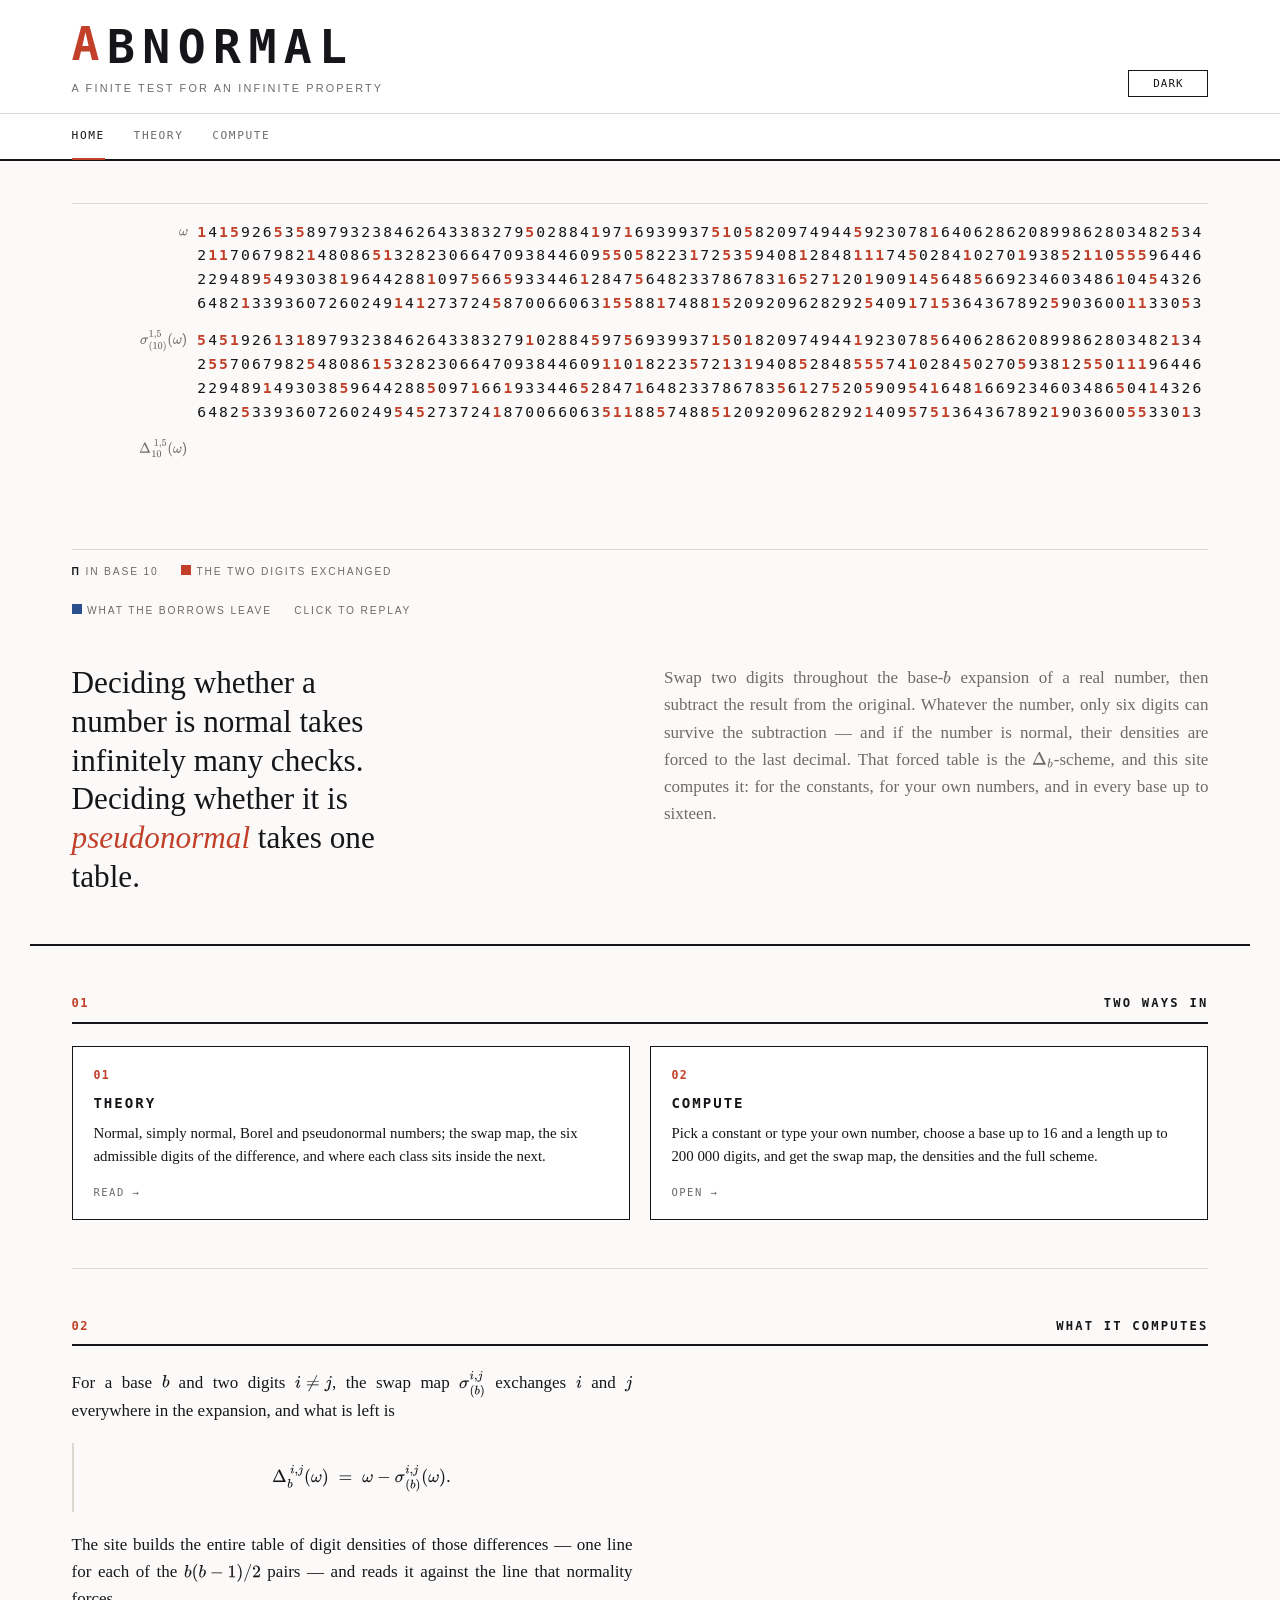
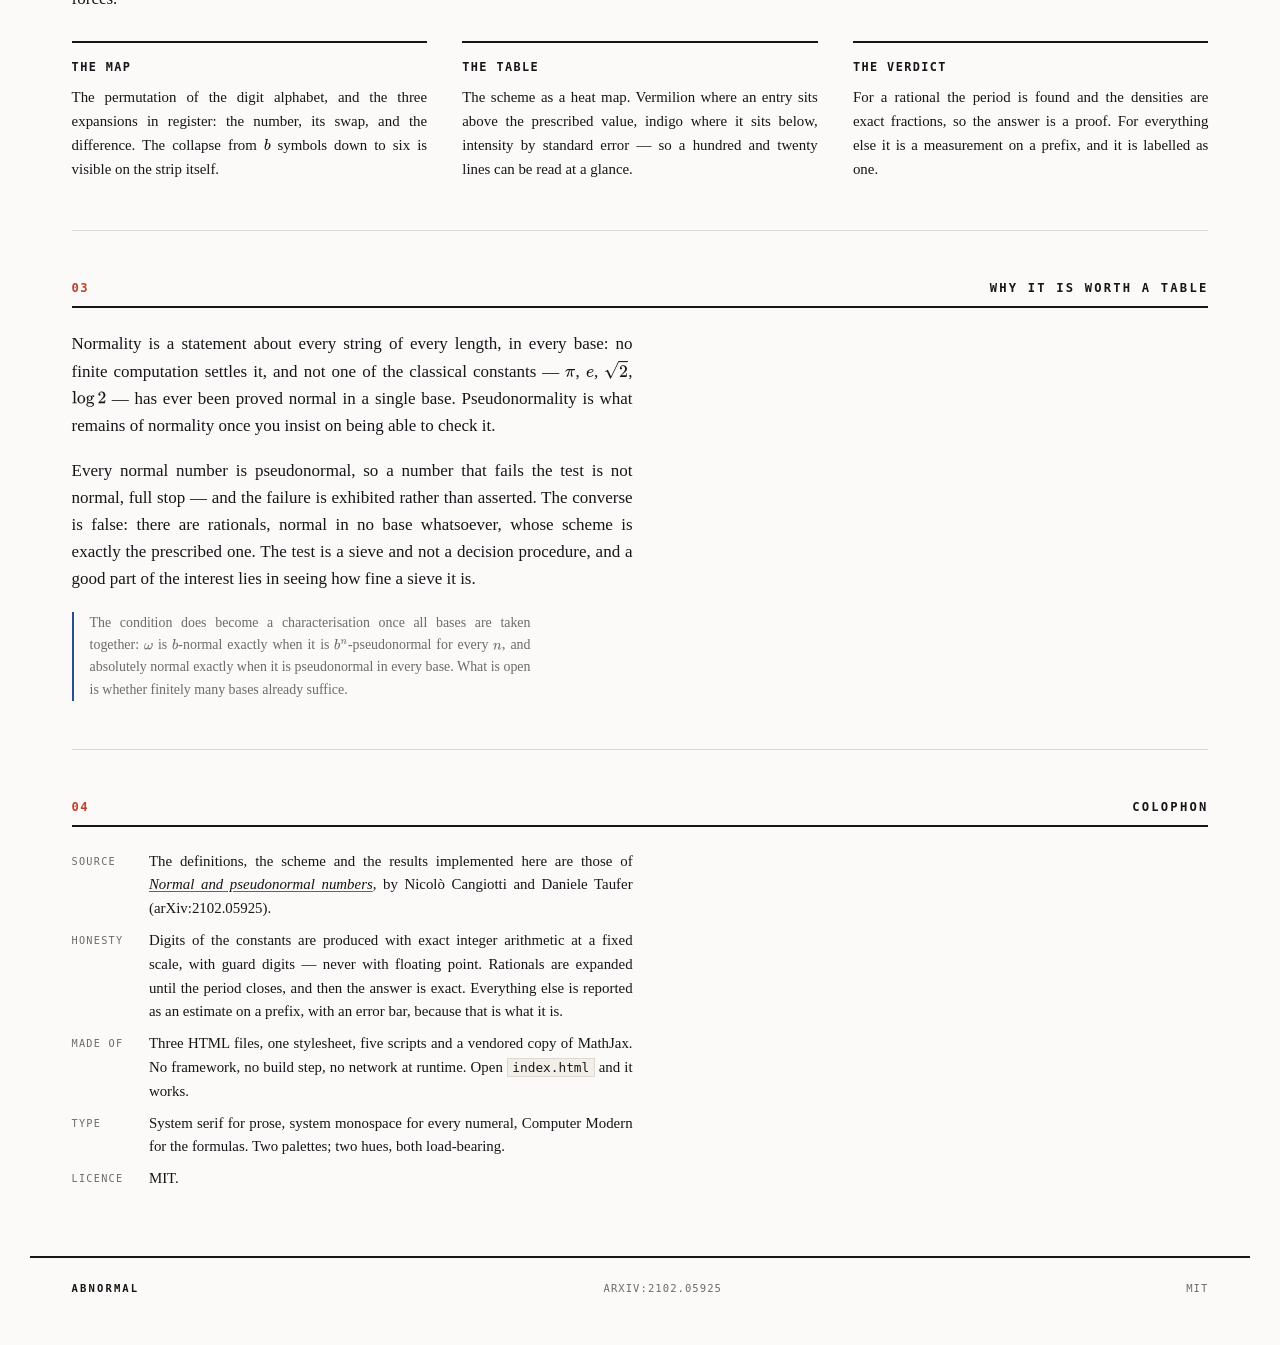
==== index.html @ 96e655c1 "ABNORMAL: pseudonormality calculator" ====
<!doctype html>
<html lang="en" data-theme="light">
<head>
<meta charset="utf-8">
<meta name="viewport" content="width=device-width, initial-scale=1">
<title>ABNORMAL — a finite test for an infinite property</title>
<meta name="description" content="Compute the Δ_b-scheme of a real number in any base up to 16 and test it for pseudonormality: a finitely checkable necessary condition for normality.">
<link rel="icon" href="data:image/svg+xml;utf8,<svg xmlns='http://www.w3.org/2000/svg' viewBox='0 0 64 64'><rect width='64' height='64' fill='%2316161a'/><path d='M32 13 L52 51 H12 Z' fill='none' stroke='%23c2402a' stroke-width='4' stroke-linejoin='round'/><circle cx='24' cy='42' r='3.6' fill='%23fbfaf8'/><circle cx='40' cy='42' r='3.6' fill='%23fbfaf8'/></svg>">
<link rel="stylesheet" href="assets/css/abnormal.css">
<script>document.documentElement.dataset.theme = (function(){try{return localStorage.getItem('abnormal-theme')||'light'}catch(e){return 'light'}})();</script>
<script>
  window.MathJax = {
    tex: { inlineMath: [['\\(', '\\)']], displayMath: [['\\[', '\\]']] },
    svg: { fontCache: 'global' },
    options: { menuOptions: { settings: { inTabOrder: false } } },
  };
</script>
</head>
<body class="page-home">

<header class="masthead">
  <div class="masthead-inner">
    <div class="brand">
      <h1 class="wordmark" data-mark="0">ABNORMAL</h1>
      <p class="expand">a finite test for an infinite property</p>
    </div>
    <div class="toggles">
      <button id="themeBtn" class="toggle" type="button">dark</button>
    </div>
  </div>
  <nav class="nav">
    <div class="nav-inner">
      <a href="index.html">Home</a>
      <a href="theory.html">Theory</a>
      <a href="compute.html">Compute</a>
    </div>
  </nav>
</header>

<section class="hero">
  <div id="hero"></div>
  <p class="hero-caption">
    <span><b>π</b> in base 10</span>
    <span><span class="key hot"></span>the two digits exchanged</span>
    <span><span class="key cool"></span>what the borrows leave</span>
    <span class="dim">click to replay</span>
  </p>
</section>

<div class="lede">
  <p class="lede-1">Deciding whether a number is normal takes infinitely many checks. Deciding whether it is <em>pseudonormal</em> takes one table.</p>
  <p class="lede-2">Swap two digits throughout the base-\(b\) expansion of a real number, then subtract the result from the original. Whatever the number, only six digits can survive the subtraction — and if the number is normal, their densities are forced to the last decimal. That forced table is the \(\Delta_b\)-scheme, and this site computes it: for the constants, for your own numbers, and in every base up to sixteen.</p>
</div>

<main>

  <section class="block">
    <h2 data-n="01">Two ways in</h2>
    <div class="doors">
      <a class="door" href="theory.html">
        <span class="door-num">01</span>
        <h2>Theory</h2>
        <p>Normal, simply normal, Borel and pseudonormal numbers; the swap map, the six admissible digits of the difference, and where each class sits inside the next.</p>
        <span class="door-go">Read →</span>
      </a>
      <a class="door" href="compute.html">
        <span class="door-num">02</span>
        <h2>Compute</h2>
        <p>Pick a constant or type your own number, choose a base up to 16 and a length up to 200 000 digits, and get the swap map, the densities and the full scheme.</p>
        <span class="door-go">Open →</span>
      </a>
    </div>
  </section>

  <section class="block">
    <h2 data-n="02">What it computes</h2>
    <p class="lead">For a base \(b\) and two digits \(i \neq j\), the swap map \(\sigma^{i,j}_{(b)}\) exchanges \(i\) and \(j\) everywhere in the expansion, and what is left is</p>
    <div class="eqbox">\[ \Delta_b^{\,i,j}(\omega) \;=\; \omega - \sigma^{i,j}_{(b)}(\omega). \]</div>
    <p>The site builds the entire table of digit densities of those differences — one line for each of the \(b(b-1)/2\) pairs — and reads it against the line that normality forces.</p>
    <div class="triptych">
      <article>
        <h3>The map</h3>
        <p>The permutation of the digit alphabet, and the three expansions in register: the number, its swap, and the difference. The collapse from \(b\) symbols down to six is visible on the strip itself.</p>
      </article>
      <article>
        <h3>The table</h3>
        <p>The scheme as a heat map. Vermilion where an entry sits above the prescribed value, indigo where it sits below, intensity by standard error — so a hundred and twenty lines can be read at a glance.</p>
      </article>
      <article>
        <h3>The verdict</h3>
        <p>For a rational the period is found and the densities are exact fractions, so the answer is a proof. For everything else it is a measurement on a prefix, and it is labelled as one.</p>
      </article>
    </div>
  </section>

  <section class="block">
    <h2 data-n="03">Why it is worth a table</h2>
    <p class="lead">Normality is a statement about every string of every length, in every base: no finite computation settles it, and not one of the classical constants — \(\pi\), \(e\), \(\sqrt{2}\), \(\log 2\) — has ever been proved normal in a single base. Pseudonormality is what remains of normality once you insist on being able to check it.</p>
    <p>Every normal number is pseudonormal, so a number that fails the test is not normal, full stop — and the failure is exhibited rather than asserted. The converse is false: there are rationals, normal in no base whatsoever, whose scheme is exactly the prescribed one. The test is a sieve and not a decision procedure, and a good part of the interest lies in seeing how fine a sieve it is.</p>
    <p class="aside">The condition does become a characterisation once all bases are taken together: \(\omega\) is \(b\)-normal exactly when it is \(b^{n}\)-pseudonormal for every \(n\), and absolutely normal exactly when it is pseudonormal in every base. What is open is whether finitely many bases already suffice.</p>
  </section>

  <section class="block" id="colophon">
    <h2 data-n="04">Colophon</h2>
    <dl class="colophon">
      <dt>Source</dt>
      <dd>The definitions, the scheme and the results implemented here are those of <a href="https://arxiv.org/abs/2102.05925"><em>Normal and pseudonormal numbers</em></a>, by Nicolò Cangiotti and Daniele Taufer (arXiv:2102.05925).</dd>
      <dt>Honesty</dt>
      <dd>Digits of the constants are produced with exact integer arithmetic at a fixed scale, with guard digits — never with floating point. Rationals are expanded until the period closes, and then the answer is exact. Everything else is reported as an estimate on a prefix, with an error bar, because that is what it is.</dd>
      <dt>Made of</dt>
      <dd>Three HTML files, one stylesheet, five scripts and a vendored copy of MathJax. No framework, no build step, no network at runtime. Open <code>index.html</code> and it works.</dd>
      <dt>Type</dt>
      <dd>System serif for prose, system monospace for every numeral, Computer Modern for the formulas. Two palettes; two hues, both load-bearing.</dd>
      <dt>Licence</dt>
      <dd>MIT.</dd>
    </dl>
  </section>

</main>

<footer>
  <span class="fmark">ABNORMAL</span>
  <span><a href="https://arxiv.org/abs/2102.05925">arXiv:2102.05925</a></span>
  <span>MIT</span>
</footer>

<script src="assets/js/shell.js"></script>
<script id="MathJax-script" src="assets/vendor/tex-svg.js"></script>
<script src="assets/js/hero.js"></script>
<script>
  PAGE.onTheme = () => initHero(document.getElementById('hero'));
  document.addEventListener('DOMContentLoaded', () => {
    bootShell();
    initHero(document.getElementById('hero'));
    let rt;
    window.addEventListener('resize', () => {
      clearTimeout(rt);
      rt = setTimeout(() => initHero(document.getElementById('hero')), 200);
    });
  });
</script>
</body>
</html>
---- assets/css/abnormal.css ----
/* ABNORMAL — a numerical laboratory sheet.

   The page is built around numerals rather than around prose: tabular figures,
   ruled grids, section numbers set in the margin, and data that is meant to be
   read across a row. Prose is justified and hyphenated, the way a printed
   mathematics paper is, and the formulas are set by MathJax in Computer Modern
   so they match the paper the site implements.

   Colour carries exactly one meaning and never decorates:

       vermilion   the measured value sits ABOVE the prescribed one
       indigo      the measured value sits BELOW the prescribed one

   Intensity tracks how far above or below, in standard errors. Because a
   dichromat cannot be asked to tell warm from cool, every statement colour
   makes is repeated in a second channel — a caret, a rule weight, a bold face.
   Nothing on this site is legible only in colour.

   Two palettes, light and dark, and nothing is fetched at runtime. */

:root[data-theme='light'] {
  --paper:  #fbfaf8;
  --sheet:  #ffffff;
  --ink:    #16161a;
  --mid:    #6d6b66;
  --faint:  #9b9892;
  --hair:   #ddd9d2;
  --rule:   #16161a;
  --wash:   #f2efe9;
  --hot:    #c2402a;
  --cool:   #29508c;
  --hot-ink:  #a5341f;
  --cool-ink: #1f3f74;
}

:root[data-theme='dark'] {
  --paper:  #101115;
  --sheet:  #16171c;
  --ink:    #e9e7e2;
  --mid:    #918e88;
  --faint:  #6a6862;
  --hair:   #2b2c33;
  --rule:   #e9e7e2;
  --wash:   #1b1c22;
  --hot:    #e2694a;
  --cool:   #7ba0dd;
  --hot-ink:  #f08d70;
  --cool-ink: #9db9e8;
}

:root {
  --serif: 'Iowan Old Style', 'Palatino Linotype', Palatino, 'Book Antiqua', Georgia, serif;
  --sans: 'Helvetica Neue', Helvetica, Arial, system-ui, sans-serif;
  --mono: ui-monospace, 'Cascadia Mono', 'SF Mono', 'DejaVu Sans Mono', Menlo, Consolas, monospace;
  --measure: 66ch;
  --gutter: clamp(1rem, 3.5vw, 2.6rem);
  --frame: 1220px;
}

* { box-sizing: border-box; }
html { -webkit-text-size-adjust: 100%; }
/* several blocks below are grids, and a bare display:grid would defeat the
   hidden attribute the calculator toggles panels with */
[hidden] { display: none !important; }

body {
  margin: 0;
  background: var(--paper);
  color: var(--ink);
  font: 17px/1.6 var(--serif);
  -webkit-font-smoothing: antialiased;
  font-variant-numeric: tabular-nums;
  /* a thirty-two digit period quoted in a sentence is one unbreakable word,
     and on a narrow screen it would otherwise widen the whole page */
  overflow-wrap: break-word;
}

::selection { background: var(--ink); color: var(--paper); }

/* ---------- masthead ---------- */

.masthead {
  border-bottom: 2px solid var(--rule);
  background: var(--sheet);
}
.masthead-inner {
  max-width: var(--frame);
  margin: 0 auto;
  padding: 1.5rem var(--gutter) 1rem;
  display: flex;
  align-items: flex-end;
  justify-content: space-between;
  gap: 1.4rem;
  flex-wrap: wrap;
}
.wordmark a { color: inherit; text-decoration: none; }
.wordmark {
  font-family: var(--mono);
  font-size: clamp(1.5rem, 6vw, 2.9rem);
  font-weight: 600;
  letter-spacing: 0.16em;
  line-height: 1;
  margin: 0;
}
.wordmark .ltr {
  display: inline-block;
  color: inherit;
  transition: color 160ms linear, transform 160ms ease;
}
/* One letter per page is set in vermilion — the site's own index of where you
   are, costing no extra ink and no extra widget. On load the colour rolls
   through the word like an odometer wheel and settles on that letter. */
.wordmark .ltr.neg { color: var(--hot); transform: translateY(-0.06em); }
@media (prefers-reduced-motion: reduce) {
  .wordmark .ltr { transition: none; transform: none; }
  .wordmark .ltr.neg { transform: none; }
}
.expand {
  font-family: var(--sans);
  font-size: clamp(0.56rem, 1.3vw, 0.68rem);
  letter-spacing: 0.2em;
  text-transform: uppercase;
  color: var(--mid);
  margin: 0.6rem 0 0;
}

.toggles { display: flex; gap: 0.5rem; }
.toggle {
  font-family: var(--mono);
  font-size: 0.68rem;
  letter-spacing: 0.1em;
  text-transform: uppercase;
  background: transparent;
  color: var(--ink);
  border: 1px solid var(--ink);
  padding: 0.4rem 0.8rem;
  cursor: pointer;
  min-width: 5rem;
}
.toggle:hover { background: var(--ink); color: var(--paper); }

.nav { border-top: 1px solid var(--hair); background: var(--sheet); }
.nav-inner {
  max-width: var(--frame);
  margin: 0 auto;
  padding: 0 var(--gutter);
  display: flex;
  gap: 1.8rem;
  flex-wrap: wrap;
}
.nav a {
  font-family: var(--mono);
  font-size: 0.7rem;
  letter-spacing: 0.14em;
  text-transform: uppercase;
  color: var(--mid);
  text-decoration: none;
  padding: 0.8rem 0;
  border-bottom: 2px solid transparent;
  margin-bottom: -1px;
}
.nav a:hover { color: var(--ink); }
.nav a.active { color: var(--ink); border-bottom-color: var(--hot); }

/* ---------- hero ---------- */

.hero {
  max-width: var(--frame);
  margin: 0 auto;
  padding: clamp(1.4rem, 4vw, 2.6rem) var(--gutter) 0;
}

.hero-rows {
  border-top: 1px solid var(--hair);
  border-bottom: 1px solid var(--hair);
  padding: 1rem 0;
  display: flex;
  flex-direction: column;
  gap: 0.85rem;
  cursor: pointer;
}
.hrow { display: grid; grid-template-columns: var(--labelw, 116px) 1fr; align-items: start; gap: 0.6rem; }
.hlabel {
  font-size: 0.86rem;
  color: var(--mid);
  text-align: right;
  padding-top: 0.1em;
  line-height: 1.5;
}
.hlabel mjx-container { margin: 0 !important; }
.hdigits {
  font-family: var(--mono);
  font-size: clamp(0.62rem, 1.5vw, 0.92rem);
  line-height: 1.62;
  letter-spacing: 0.14em;
  word-break: break-all;
  color: var(--ink);
}
/* Every digit is its own element so the arrival can be staggered and the two
   swapped symbols can be picked out and moved. Opacity and transform only:
   both are compositor properties, so six hundred of them cost nothing. */
.hdigits b {
  display: inline-block;
  font-weight: 400;
  opacity: 0;
  transform: translateY(0.3em);
  transition: opacity 260ms ease, transform 260ms ease, color 260ms ease;
}
.hdigits b.in { opacity: 1; transform: none; }
.hdigits b.sw { color: var(--hot); font-weight: 700; }
.hdigits b.hi { color: var(--cool); font-weight: 700; }
.hdigits b.lo { color: var(--faint); }
/* the lift-and-land of a swapped digit */
.hdigits b.moved { animation: swaplift 620ms cubic-bezier(.4, 0, .2, 1) both; }
@keyframes swaplift {
  0%   { transform: translateY(0); }
  38%  { transform: translateY(-0.55em) scale(1.18); }
  100% { transform: translateY(0) scale(1); }
}

.hero-caption {
  font-family: var(--sans);
  font-size: 0.64rem;
  letter-spacing: 0.18em;
  text-transform: uppercase;
  color: var(--mid);
  margin: 0.9rem 0 0;
  display: flex;
  gap: 1.4rem;
  flex-wrap: wrap;
}
.hero-caption b { color: var(--ink); font-weight: 700; }
.hero-caption .key { display: inline-block; width: 0.62rem; height: 0.62rem; margin-right: 0.35rem; }
.hero-caption .key.hot { background: var(--hot); }
.hero-caption .key.cool { background: var(--cool); }

@media (max-width: 560px) {
  .hrow { grid-template-columns: 1fr; gap: 0.1rem; }
  .hlabel { text-align: left; }
}

@media (prefers-reduced-motion: reduce) {
  .hdigits b { transition: none; opacity: 1; transform: none; }
  .hdigits b.moved { animation: none; }
  .hero-rows { cursor: default; }
}

.lede {
  max-width: var(--frame);
  margin: 0 auto;
  padding: clamp(1.6rem, 5vw, 2.8rem) var(--gutter) clamp(1.8rem, 5vw, 3rem);
  border-bottom: 2px solid var(--rule);
  display: grid;
  grid-template-columns: repeat(auto-fit, minmax(min(300px, 100%), 1fr));
  gap: 1.4rem 3rem;
  align-items: start;
}
.lede-1 {
  font-size: clamp(1.3rem, 2.9vw, 1.95rem);
  line-height: 1.24;
  margin: 0;
  max-width: 22ch;
  font-weight: 400;
  text-align: left;
}
.lede-1 em { font-style: italic; color: var(--hot); }
.lede-2 { color: var(--mid); margin: 0; max-width: var(--measure); }

/* ---------- blocks ---------- */

main {
  max-width: var(--frame);
  margin: 0 auto;
  padding: 0 var(--gutter);
}

.block { padding: clamp(2rem, 5vw, 3rem) 0; border-bottom: 1px solid var(--hair); }
.block:last-child { border-bottom: 0; }

.block > h2 {
  font-family: var(--mono);
  font-size: 0.76rem;
  font-weight: 700;
  letter-spacing: 0.18em;
  text-transform: uppercase;
  margin: 0 0 1.4rem;
  padding-bottom: 0.5rem;
  border-bottom: 2px solid var(--rule);
  display: flex;
  justify-content: space-between;
  align-items: baseline;
  gap: 1rem;
  flex-wrap: wrap;
}
/* the section number, set in the margin like a paragraph mark */
.block > h2::before {
  content: attr(data-n) ' ';
  color: var(--hot);
  font-weight: 700;
  letter-spacing: 0.1em;
}
.tag { font-weight: 400; letter-spacing: 0.1em; color: var(--mid); text-transform: none; }
.tag b { color: var(--ink); font-weight: 700; }

h3 {
  font-family: var(--mono);
  font-size: 0.74rem;
  font-weight: 700;
  letter-spacing: 0.12em;
  text-transform: uppercase;
  margin: 1.9rem 0 0.6rem;
}

p, .lead, ul.plain li {
  max-width: var(--measure);
  text-align: justify;
  hyphens: auto;
  -webkit-hyphens: auto;
}
.lead { margin: 0 0 1.1rem; }
.help {
  color: var(--mid);
  font-size: 0.87rem;
  max-width: var(--measure);
  margin: 0.9rem 0 0;
  text-align: justify;
  hyphens: auto;
}
.aside {
  color: var(--mid);
  font-size: 0.87rem;
  border-left: 2px solid var(--cool);
  padding-left: 1rem;
  margin: 1.2rem 0 0;
  max-width: var(--measure);
}
.dim { color: var(--mid); }
a { color: inherit; text-decoration-color: var(--hot); text-decoration-thickness: 1px; text-underline-offset: 2px; }
a:hover { color: var(--hot); }

code, .mono {
  font-family: var(--mono);
  font-size: 0.86em;
  font-variant-numeric: tabular-nums;
}
code {
  background: var(--wash);
  padding: 0.08em 0.34em;
  border: 1px solid var(--hair);
}

ul.plain { padding-left: 1.2rem; }
ul.plain li { margin: 0.35rem 0; }

/* ---------- formulas ---------- */

/* MathJax draws in currentColor, so the display inherits the palette and needs
   nothing but room to breathe and a way out when a line is too wide. */
mjx-container[display='true'] { margin: 1.15rem 0 !important; }
mjx-container { overflow-x: auto; overflow-y: hidden; max-width: 100%; }
.eqbox {
  border-left: 2px solid var(--hair);
  padding: 0.1rem 0 0.1rem 1.1rem;
  margin: 1.2rem 0;
  max-width: var(--measure);
}

/* ---------- statements ---------- */

.thm {
  border: 1px solid var(--hair);
  border-left: 3px solid var(--cool);
  background: var(--sheet);
  padding: 1rem 1.2rem;
  margin: 1.4rem 0;
  max-width: var(--measure);
}
.thm.hot { border-left-color: var(--hot); }
.thm .head {
  font-family: var(--mono);
  font-size: 0.66rem;
  font-weight: 700;
  letter-spacing: 0.14em;
  text-transform: uppercase;
  display: block;
  margin-bottom: 0.5rem;
  color: var(--cool-ink);
}
.thm.hot .head { color: var(--hot-ink); }
.thm p { margin: 0.5rem 0 0; }
.thm p:first-of-type { margin-top: 0; }

/* ---------- doors ---------- */

.doors { display: grid; grid-template-columns: repeat(auto-fit, minmax(min(280px, 100%), 1fr)); gap: 1.2rem; }
.door {
  border: 1px solid var(--ink);
  background: var(--sheet);
  padding: 1.2rem 1.3rem 1.1rem;
  text-decoration: none;
  color: inherit;
  display: flex;
  flex-direction: column;
  gap: 0.45rem;
}
.door:hover { border-color: var(--hot); color: inherit; }
.door:hover .door-go { color: var(--hot); }
.door-num { font-family: var(--mono); font-size: 0.72rem; letter-spacing: 0.12em; color: var(--hot); font-weight: 700; }
.door h2 {
  font-family: var(--mono);
  font-size: 0.88rem;
  font-weight: 700;
  letter-spacing: 0.14em;
  text-transform: uppercase;
  margin: 0;
}
.door p { margin: 0; font-size: 0.93rem; max-width: none; text-align: left; }
.door-go { font-family: var(--mono); font-size: 0.66rem; letter-spacing: 0.14em; text-transform: uppercase; color: var(--mid); margin-top: 0.5rem; }

.triptych { display: grid; grid-template-columns: repeat(auto-fit, minmax(min(250px, 100%), 1fr)); gap: 1.4rem 2.2rem; margin-top: 1.8rem; }
.triptych article { border-top: 2px solid var(--rule); padding-top: 0.9rem; }
.triptych h3 { margin-top: 0; }
.triptych p { font-size: 0.93rem; margin: 0; max-width: none; }

.colophon { display: grid; grid-template-columns: auto 1fr; gap: 0.5rem 1.6rem; max-width: var(--measure); }
.colophon dt { font-family: var(--mono); font-size: 0.64rem; letter-spacing: 0.12em; text-transform: uppercase; color: var(--mid); padding-top: 0.3em; }
.colophon dd { margin: 0; font-size: 0.93rem; text-align: justify; hyphens: auto; }

/* ---------- controls ---------- */

.controls { display: grid; grid-template-columns: repeat(auto-fit, minmax(min(230px, 100%), 1fr)); gap: 1rem 1.6rem; margin-bottom: 1.1rem; }
.ctrl { display: flex; flex-direction: column; gap: 0.4rem; min-width: 0; }
.ctrl.span2 { grid-column: span 2; }
.ctrl label {
  font-family: var(--mono);
  font-size: 0.64rem;
  letter-spacing: 0.12em;
  text-transform: uppercase;
  color: var(--mid);
}
.echo { color: var(--hot); font-weight: 700; }
.inline { display: flex; gap: 0.55rem; align-items: center; flex-wrap: wrap; }
.inline .slider { flex: 1 1 7rem; min-width: 0; }
.row-actions { display: flex; gap: 0.6rem; flex-wrap: wrap; align-items: center; margin-top: 0.3rem; }

select, input[type='text'], input[type='number'], textarea {
  font-family: var(--mono);
  font-size: 0.9rem;
  background: var(--sheet);
  color: var(--ink);
  border: 1px solid var(--ink);
  border-radius: 0;
  padding: 0.45rem 0.55rem;
  width: 100%;
}
textarea { resize: vertical; min-height: 4.2rem; line-height: 1.5; }
input[type='number'] { width: 8rem; min-width: 5.5rem; flex: 0 1 auto; }
select:focus-visible, input:focus-visible, textarea:focus-visible,
.btn:focus-visible, .toggle:focus-visible { outline: 2px solid var(--hot); outline-offset: 2px; }

.slider { -webkit-appearance: none; appearance: none; width: 100%; height: 1.4rem; background: transparent; cursor: pointer; }
.slider::-webkit-slider-runnable-track { height: 2px; background: var(--hair); }
.slider::-moz-range-track { height: 2px; background: var(--hair); }
.slider::-webkit-slider-thumb {
  -webkit-appearance: none; appearance: none;
  width: 14px; height: 14px; margin-top: -6px;
  background: var(--hot); border: 0; border-radius: 50%;
}
.slider::-moz-range-thumb { width: 13px; height: 13px; background: var(--hot); border: 0; border-radius: 50%; }

.btn {
  font-family: var(--mono);
  font-size: 0.7rem;
  letter-spacing: 0.12em;
  text-transform: uppercase;
  background: var(--ink);
  color: var(--paper);
  border: 1px solid var(--ink);
  padding: 0.5rem 1.1rem;
  cursor: pointer;
  white-space: nowrap;
}
.btn:hover { background: var(--hot); border-color: var(--hot); color: #fff; }
.btn.ghost { background: transparent; color: var(--ink); }
.btn.ghost:hover { background: var(--hot); border-color: var(--hot); color: #fff; }
.btn[disabled] { opacity: 0.5; cursor: default; }
.btn[disabled]:hover { background: var(--ink); border-color: var(--ink); color: var(--paper); }

.notice:empty { display: none; }
.notice {
  font-size: 0.89rem;
  border: 1px solid var(--hot);
  border-left-width: 5px;
  background: var(--sheet);
  padding: 0.65rem 0.85rem;
  margin: 0.8rem 0 0;
  max-width: var(--measure);
  text-align: left;
}

/* ---------- verdict ---------- */

.verdict {
  border: 2px solid var(--rule);
  background: var(--sheet);
  display: grid;
  grid-template-columns: repeat(auto-fit, minmax(min(170px, 100%), 1fr));
}
.verdict .cell {
  display: flex;
  flex-direction: column;
  gap: 0.3rem;
  padding: 0.85rem 1rem;
  border-right: 1px solid var(--hair);
  border-bottom: 1px solid var(--hair);
  min-width: 0;
}
.verdict .k { font-family: var(--mono); font-size: 0.6rem; letter-spacing: 0.12em; text-transform: uppercase; color: var(--mid); }
.verdict .v { font-family: var(--mono); font-size: 1.02rem; font-weight: 700; overflow-wrap: anywhere; }
.verdict .v.yes { color: var(--cool-ink); }
.verdict .v.no { color: var(--hot-ink); }
.verdict .v.small { font-size: 0.82rem; font-weight: 400; }
.verdict .v .glyph { font-weight: 700; }

/* ---------- digit strips ---------- */

.strips { display: flex; flex-direction: column; gap: 0.8rem; margin-top: 0.3rem; }
.strip { display: grid; grid-template-columns: 7.5rem 1fr; gap: 0.8rem; align-items: baseline; }
.strip .slabel { font-family: var(--mono); font-size: 0.68rem; color: var(--mid); padding-top: 0.2rem; }
.digits {
  font-family: var(--mono);
  font-size: 0.93rem;
  line-height: 1.72;
  letter-spacing: 0.09em;
  word-break: break-all;
  overflow-wrap: anywhere;
}
.digits .sw { color: var(--hot); font-weight: 700; }
.digits .hi { color: var(--cool); font-weight: 700; }
.digits .lo { color: var(--faint); }
.digits .pt { color: var(--faint); }

.permrow { display: flex; flex-wrap: wrap; gap: 0.25rem; font-family: var(--mono); font-size: 0.84rem; margin: 0.4rem 0 1.2rem; }
.permrow .cellmap { border: 1px solid var(--hair); padding: 0.22rem 0.4rem; min-width: 2.6rem; text-align: center; color: var(--mid); }
.permrow .cellmap.moved { border-color: var(--hot); color: var(--hot); font-weight: 700; }

/* ---------- tables ---------- */

.tablewrap { overflow-x: auto; margin-top: 0.5rem; border: 1px solid var(--hair); }

table.grid { border-collapse: collapse; font-variant-numeric: tabular-nums; width: 100%; }
table.grid th, table.grid td {
  font-family: var(--mono);
  font-size: 0.78rem;
  padding: 0.3rem 0.5rem;
  border-bottom: 1px solid var(--hair);
  text-align: right;
  white-space: nowrap;
}
table.grid thead th {
  font-size: 0.62rem;
  font-weight: 700;
  letter-spacing: 0.08em;
  text-transform: uppercase;
  color: var(--mid);
  border-bottom: 2px solid var(--rule);
  background: var(--sheet);
  position: sticky;
  top: 0;
}
table.grid tbody th { font-weight: 700; text-align: left; color: var(--ink); }
table.grid td.zero { color: var(--faint); }
/* the two directions of a miss, said twice: colour and a caret */
table.grid td.over { color: var(--hot-ink); font-weight: 700; }
table.grid td.under { color: var(--cool-ink); font-weight: 700; }
table.grid tr.bad > th:first-child { box-shadow: inset 3px 0 0 var(--hot); }
table.grid tr:hover td, table.grid tr:hover th { background: var(--wash); }
table.grid caption {
  font-family: var(--sans);
  font-size: 0.68rem;
  color: var(--mid);
  text-align: left;
  padding: 0.6rem 0.6rem 0.7rem;
  caption-side: top;
  border-bottom: 1px solid var(--hair);
  background: var(--sheet);
}

table.kv { width: 100%; border-collapse: collapse; max-width: 62ch; }
table.kv th {
  text-align: left;
  font-family: var(--mono);
  font-size: 0.66rem;
  font-weight: 400;
  letter-spacing: 0.08em;
  text-transform: uppercase;
  color: var(--mid);
  padding: 0.35rem 1.2rem 0.35rem 0;
  width: 16rem;
  vertical-align: baseline;
  border-bottom: 1px solid var(--hair);
}
table.kv td { font-family: var(--mono); font-size: 0.85rem; padding: 0.35rem 0; border-bottom: 1px solid var(--hair); }

.legend {
  display: flex;
  gap: 1.4rem;
  flex-wrap: wrap;
  font-family: var(--mono);
  font-size: 0.68rem;
  color: var(--mid);
  margin-top: 0.8rem;
  align-items: center;
}
.legend .swatch { display: inline-block; width: 2.6rem; height: 0.7rem; vertical-align: -1px; margin-right: 0.4rem; border: 1px solid var(--hair); }
.legend .swatch.hot { background: linear-gradient(to right, transparent, var(--hot)); }
.legend .swatch.cool { background: linear-gradient(to right, transparent, var(--cool)); }

/* ---------- frequency bars ---------- */

.bars { display: flex; flex-direction: column; gap: 0.4rem; max-width: 66ch; }
.barrow {
  display: grid;
  grid-template-columns: 2rem 1fr 11rem;
  gap: 0.7rem;
  align-items: center;
  font-family: var(--mono);
  font-size: 0.78rem;
}
.barrow .lbl { color: var(--mid); }
.bartrack { border-bottom: 1px solid var(--hair); height: 15px; position: relative; }
.barfill { height: 11px; position: absolute; bottom: 1px; background: var(--ink); }
.barfill.over { background: var(--hot); }
.barfill.under { background: var(--cool); }
/* the expected 1/b line */
.bartrack .mark { position: absolute; top: 0; bottom: 0; width: 1px; background: var(--ink); }
.barval { text-align: right; }
.barval .dev { color: var(--mid); }
.barval .dev.over { color: var(--hot-ink); }
.barval .dev.under { color: var(--cool-ink); }

/* ---------- footer ---------- */

footer {
  max-width: var(--frame);
  margin: 0 auto;
  padding: 1.4rem var(--gutter) 3rem;
  border-top: 2px solid var(--rule);
  display: flex;
  justify-content: space-between;
  gap: 1rem;
  flex-wrap: wrap;
  font-family: var(--mono);
  font-size: 0.66rem;
  letter-spacing: 0.1em;
  text-transform: uppercase;
  color: var(--mid);
}
.fmark { color: var(--ink); font-weight: 700; letter-spacing: 0.2em; }
footer a { text-decoration: none; }

@media (max-width: 620px) {
  .strip { grid-template-columns: 1fr; gap: 0.15rem; }
  .barrow { grid-template-columns: 1.6rem 1fr; }
  .barrow .barval { grid-column: 2; text-align: left; }
  .ctrl.span2 { grid-column: span 1; }
  p, .lead, .help, .colophon dd { text-align: left; }
}

@media print {
  .toggles, .nav, .row-actions { display: none; }
  body { font-size: 10.5pt; background: #fff; }
}
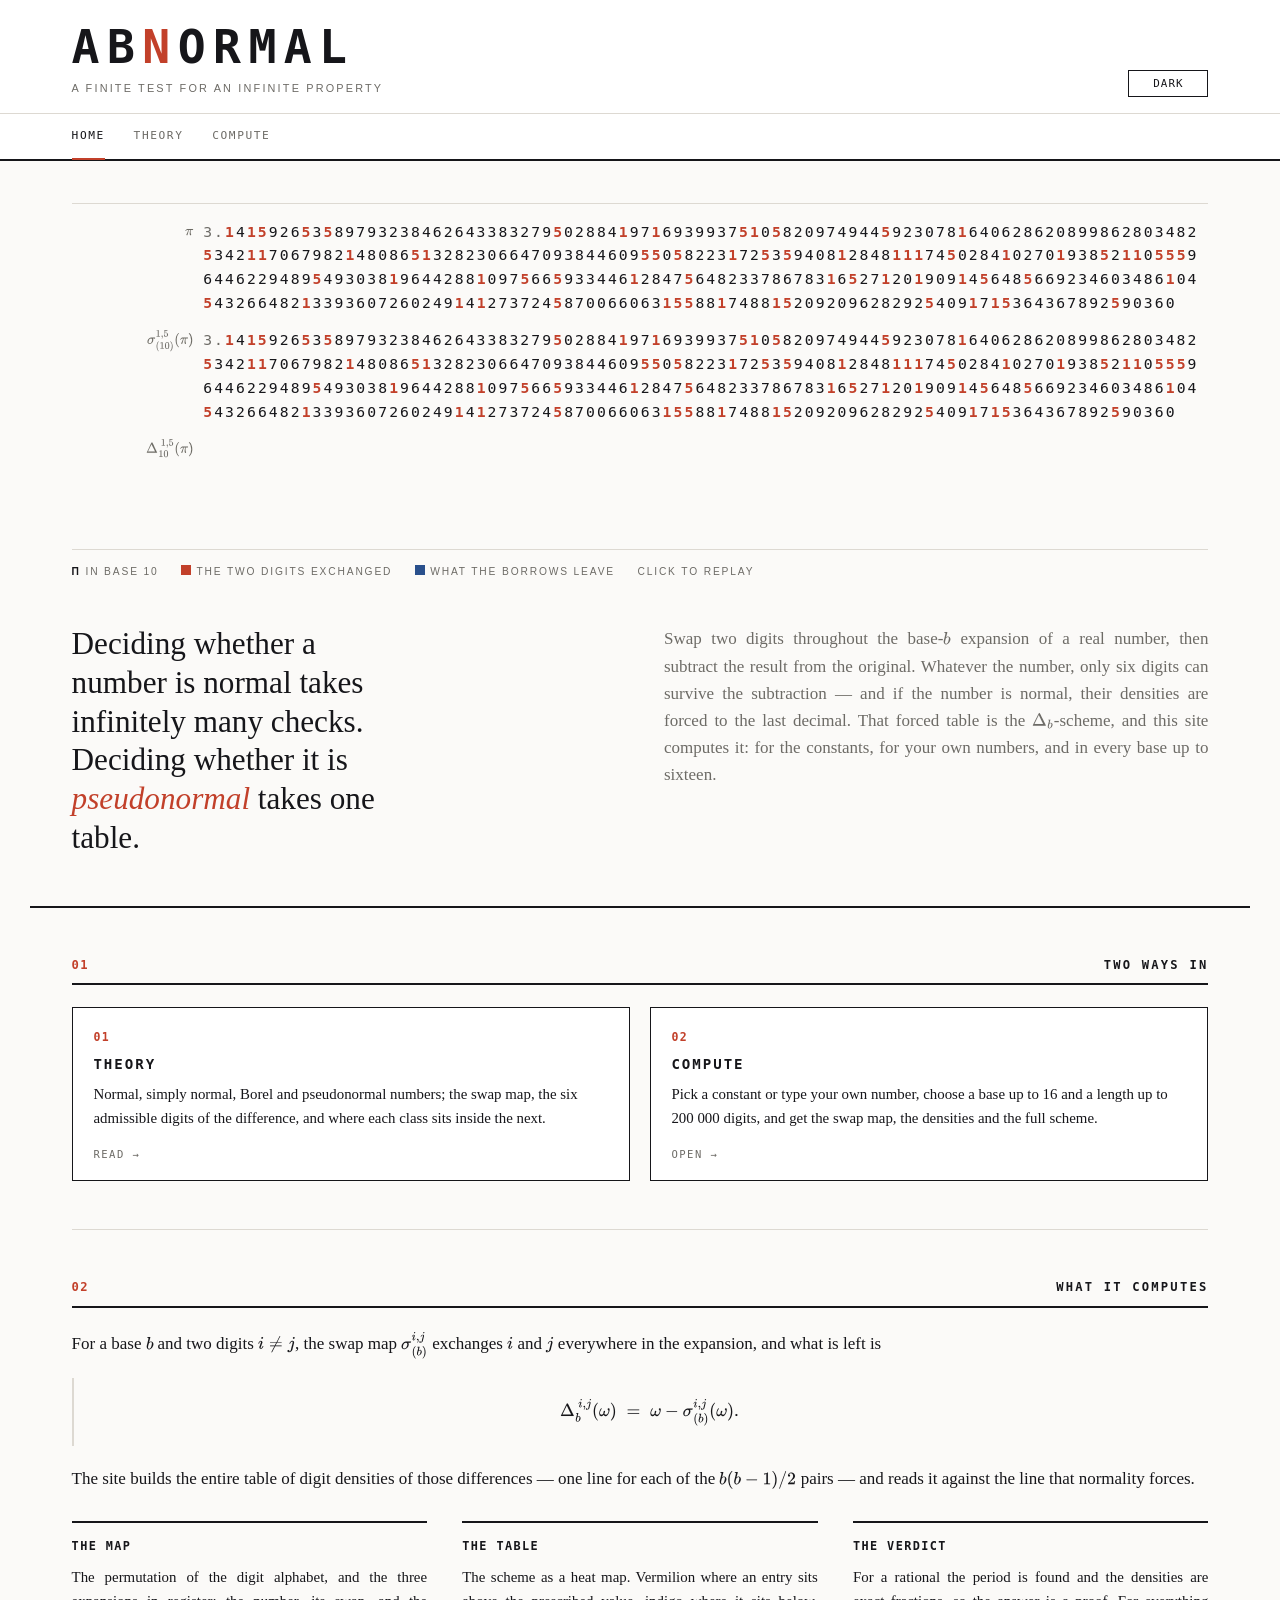
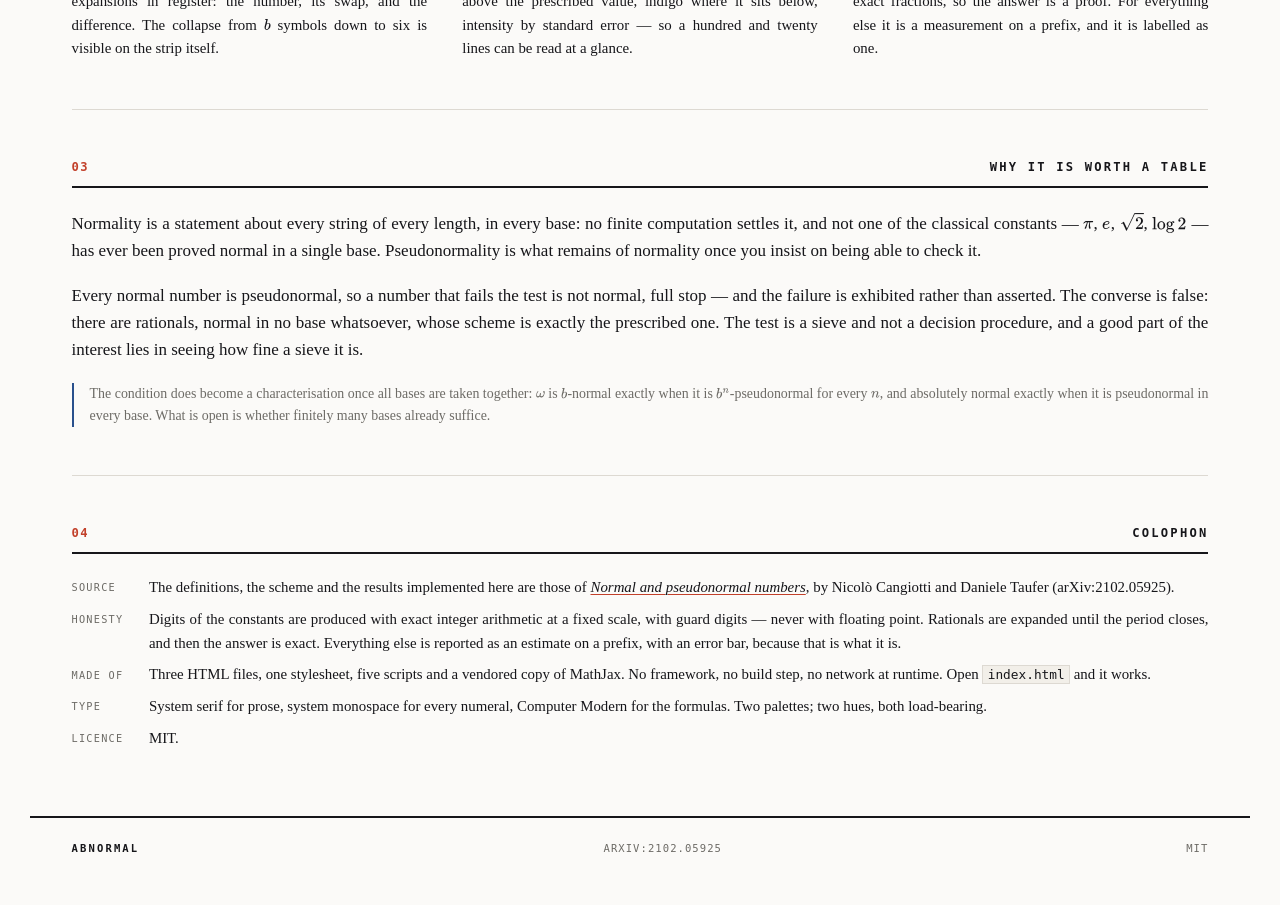
==== commit e5fbcdc4: "20M digits, progress bar, animated swap, custom-first menu, LaTeX labels" ====
--- a/index.html
+++ b/index.html
@@ -21,7 +21,7 @@
 <header class="masthead">
   <div class="masthead-inner">
     <div class="brand">
-      <h1 class="wordmark" data-mark="0">ABNORMAL</h1>
+      <h1 class="wordmark" data-mark="2">ABNORMAL</h1>
       <p class="expand">a finite test for an infinite property</p>
     </div>
     <div class="toggles">
--- a/assets/css/abnormal.css
+++ b/assets/css/abnormal.css
@@ -52,7 +52,7 @@
   --serif: 'Iowan Old Style', 'Palatino Linotype', Palatino, 'Book Antiqua', Georgia, serif;
   --sans: 'Helvetica Neue', Helvetica, Arial, system-ui, sans-serif;
   --mono: ui-monospace, 'Cascadia Mono', 'SF Mono', 'DejaVu Sans Mono', Menlo, Consolas, monospace;
-  --measure: 66ch;
+  --measure: 100%;
   --gutter: clamp(1rem, 3.5vw, 2.6rem);
   --frame: 1220px;
 }
@@ -110,10 +110,9 @@
 /* One letter per page is set in vermilion — the site's own index of where you
    are, costing no extra ink and no extra widget. On load the colour rolls
    through the word like an odometer wheel and settles on that letter. */
-.wordmark .ltr.neg { color: var(--hot); transform: translateY(-0.06em); }
+.wordmark .ltr.neg { color: var(--hot); }
 @media (prefers-reduced-motion: reduce) {
-  .wordmark .ltr { transition: none; transform: none; }
-  .wordmark .ltr.neg { transform: none; }
+  .wordmark .ltr { transition: none; }
 }
 .expand {
   font-family: var(--sans);
@@ -207,6 +206,14 @@
   transition: opacity 260ms ease, transform 260ms ease, color 260ms ease;
 }
 .hdigits b.in { opacity: 1; transform: none; }
+/* the integer part and the point, which arrive with their row */
+.hdigits .head {
+  font-style: normal;
+  color: var(--mid);
+  opacity: 0;
+  transition: opacity 260ms ease;
+}
+.hdigits .head.in { opacity: 1; }
 .hdigits b.sw { color: var(--hot); font-weight: 700; }
 .hdigits b.hi { color: var(--cool); font-weight: 700; }
 .hdigits b.lo { color: var(--faint); }
@@ -498,6 +505,49 @@
   text-align: left;
 }
 
+/* ---------- progress ---------- */
+
+/* A twenty-million-digit run is a minute of arithmetic; a spinner would say
+   nothing about how much of it is left, so this says the number. */
+.progress[hidden] { display: none !important; }
+.progress {
+  margin: 1rem 0 0;
+  max-width: 40rem;
+}
+.progress-track { height: 6px; background: var(--wash); border: 1px solid var(--hair); overflow: hidden; }
+.progress-fill { height: 100%; width: 0; background: var(--hot); transition: width 140ms linear; }
+.progress-line {
+  display: flex;
+  justify-content: space-between;
+  gap: 1rem;
+  font-family: var(--mono);
+  font-size: 0.7rem;
+  color: var(--mid);
+  margin-top: 0.4rem;
+}
+.progress-line b { color: var(--ink); font-weight: 700; }
+
+/* ---------- the custom panel ---------- */
+
+.custom-panel {
+  border: 1px solid var(--hot);
+  border-left-width: 4px;
+  background: var(--sheet);
+  padding: 1rem 1.1rem;
+  margin: 0 0 1.1rem;
+}
+.custom-panel > .phead {
+  font-family: var(--mono);
+  font-size: 0.66rem;
+  letter-spacing: 0.12em;
+  text-transform: uppercase;
+  color: var(--hot-ink);
+  font-weight: 700;
+  display: block;
+  margin-bottom: 0.8rem;
+}
+.custom-panel .controls { margin-bottom: 0; }
+
 /* ---------- verdict ---------- */
 
 .verdict {
@@ -552,32 +602,47 @@
 table.grid th, table.grid td {
   font-family: var(--mono);
   font-size: 0.78rem;
-  padding: 0.3rem 0.5rem;
+  padding: 0.32rem 0.62rem;
   border-bottom: 1px solid var(--hair);
   text-align: right;
   white-space: nowrap;
 }
 table.grid thead th {
-  font-size: 0.62rem;
+  font-size: 0.72rem;
   font-weight: 700;
-  letter-spacing: 0.08em;
-  text-transform: uppercase;
-  color: var(--mid);
+  /* no uppercasing here: these headers are mathematical symbols, and an
+     upper-case i is a different letter from the i in the text */
+  letter-spacing: 0;
+  color: var(--ink);
   border-bottom: 2px solid var(--rule);
   background: var(--sheet);
   position: sticky;
   top: 0;
-}
-table.grid tbody th { font-weight: 700; text-align: left; color: var(--ink); }
+  z-index: 2;
+  padding-top: 0.5rem;
+  padding-bottom: 0.5rem;
+}
+table.grid thead th.idx, table.grid tbody td.idx, table.grid tbody th.idx { text-align: center; }
+/* the index block travels with the reader across a sixteen-column table */
+table.grid .idx { position: sticky; background: var(--sheet); z-index: 1; }
+table.grid th.idx-i, table.grid td.idx-i { left: 0; }
+table.grid th.idx-j, table.grid td.idx-j { left: 2.6rem; }
+table.grid th.idx-d, table.grid td.idx-d { left: 5.2rem; border-right: 2px solid var(--rule); }
+table.grid thead th.idx { z-index: 3; }
+table.grid tbody th { font-weight: 700; text-align: center; color: var(--ink); }
+/* Banding lives on the index block only: in the data field it would compete
+   with the heat map, which is the thing the reader is actually meant to see. */
+table.grid tbody tr:nth-child(even) .idx { background: var(--wash); }
 table.grid td.zero { color: var(--faint); }
 /* the two directions of a miss, said twice: colour and a caret */
 table.grid td.over { color: var(--hot-ink); font-weight: 700; }
 table.grid td.under { color: var(--cool-ink); font-weight: 700; }
-table.grid tr.bad > th:first-child { box-shadow: inset 3px 0 0 var(--hot); }
-table.grid tr:hover td, table.grid tr:hover th { background: var(--wash); }
+table.grid tr.bad .idx-i { box-shadow: inset 3px 0 0 var(--hot); }
+table.grid tbody tr:hover td, table.grid tbody tr:hover th { background: var(--wash); }
+table.grid td.tot { border-left: 1px solid var(--hair); }
 table.grid caption {
   font-family: var(--sans);
-  font-size: 0.68rem;
+  font-size: 0.7rem;
   color: var(--mid);
   text-align: left;
   padding: 0.6rem 0.6rem 0.7rem;
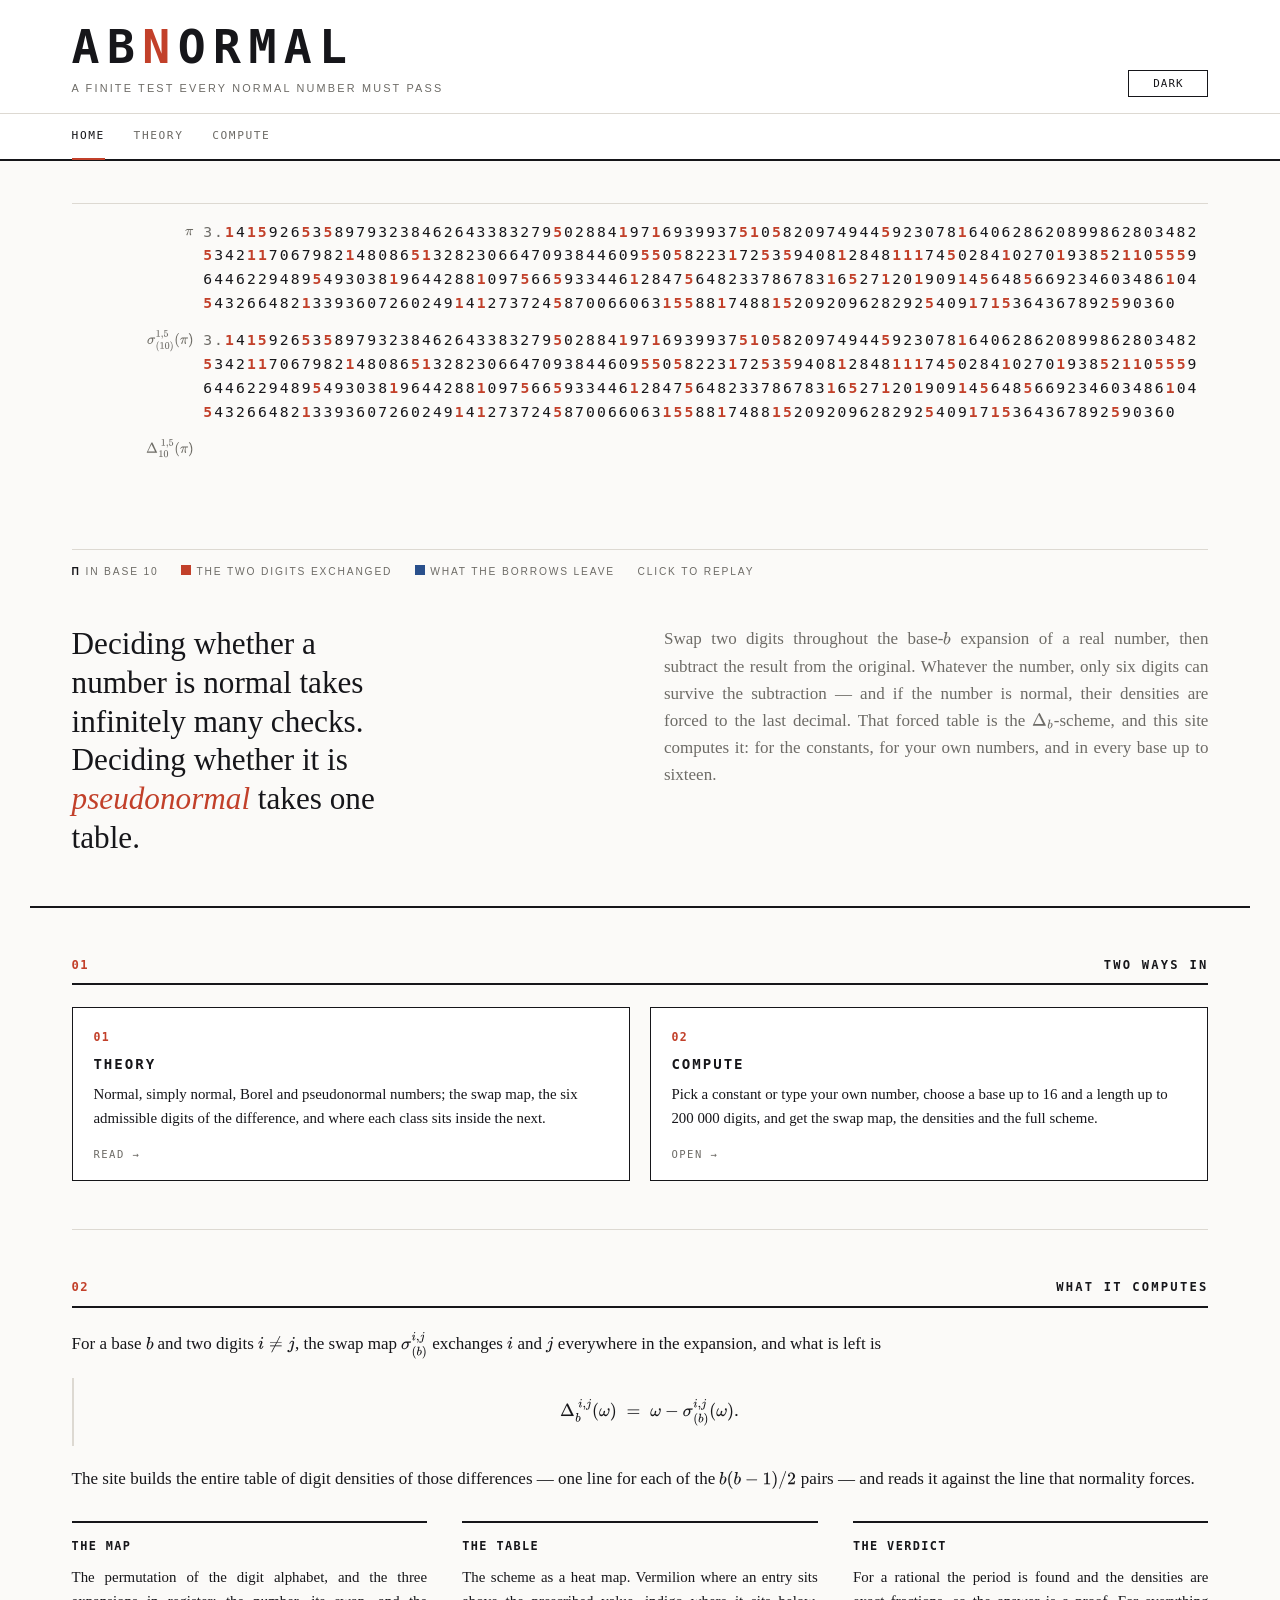
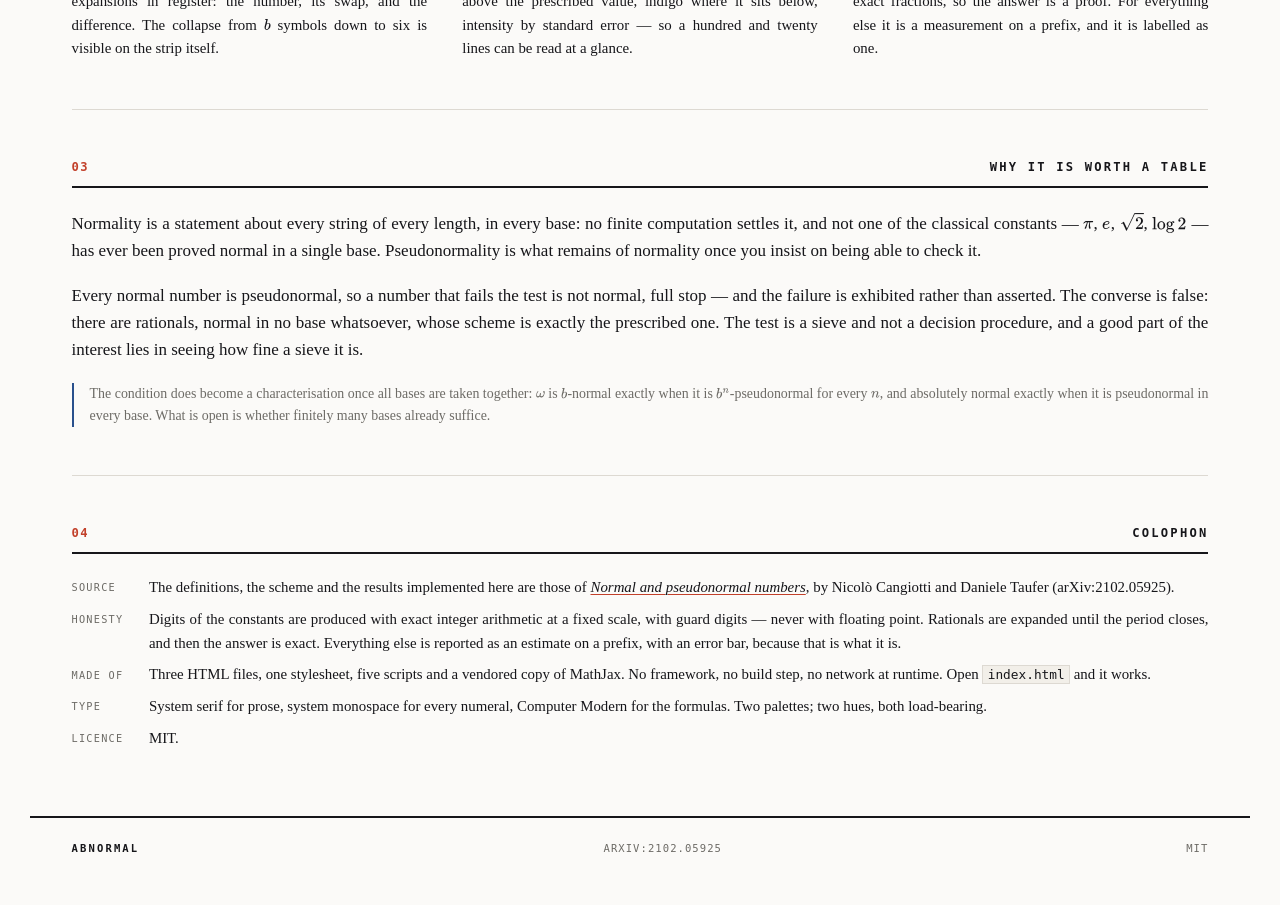
==== commit 5d53fff9: "20M for digit sources, log slider fix, visible progress, strictness help, cache-busting, pseudonorma" ====
--- a/index.html
+++ b/index.html
@@ -6,7 +6,7 @@
 <title>ABNORMAL — a finite test for an infinite property</title>
 <meta name="description" content="Compute the Δ_b-scheme of a real number in any base up to 16 and test it for pseudonormality: a finitely checkable necessary condition for normality.">
 <link rel="icon" href="data:image/svg+xml;utf8,<svg xmlns='http://www.w3.org/2000/svg' viewBox='0 0 64 64'><rect width='64' height='64' fill='%2316161a'/><path d='M32 13 L52 51 H12 Z' fill='none' stroke='%23c2402a' stroke-width='4' stroke-linejoin='round'/><circle cx='24' cy='42' r='3.6' fill='%23fbfaf8'/><circle cx='40' cy='42' r='3.6' fill='%23fbfaf8'/></svg>">
-<link rel="stylesheet" href="assets/css/abnormal.css">
+<link rel="stylesheet" href="assets/css/abnormal.css?v=2">
 <script>document.documentElement.dataset.theme = (function(){try{return localStorage.getItem('abnormal-theme')||'light'}catch(e){return 'light'}})();</script>
 <script>
   window.MathJax = {
@@ -22,7 +22,7 @@
   <div class="masthead-inner">
     <div class="brand">
       <h1 class="wordmark" data-mark="2">ABNORMAL</h1>
-      <p class="expand">a finite test for an infinite property</p>
+      <p class="expand">a finite test every normal number must pass</p>
     </div>
     <div class="toggles">
       <button id="themeBtn" class="toggle" type="button">dark</button>
@@ -124,9 +124,9 @@
   <span>MIT</span>
 </footer>
 
-<script src="assets/js/shell.js"></script>
+<script src="assets/js/shell.js?v=2"></script>
 <script id="MathJax-script" src="assets/vendor/tex-svg.js"></script>
-<script src="assets/js/hero.js"></script>
+<script src="assets/js/hero.js?v=2"></script>
 <script>
   PAGE.onTheme = () => initHero(document.getElementById('hero'));
   document.addEventListener('DOMContentLoaded', () => {
--- a/assets/css/abnormal.css
+++ b/assets/css/abnormal.css
@@ -526,6 +526,36 @@
   margin-top: 0.4rem;
 }
 .progress-line b { color: var(--ink); font-weight: 700; }
+/* the percentage, large enough to read across the room */
+.progress-pct { font-variant-numeric: tabular-nums; }
+
+/* the little question mark next to a control, and the note it reveals */
+.qmark {
+  font-family: var(--mono);
+  font-size: 0.62rem;
+  line-height: 1;
+  width: 1.15rem;
+  height: 1.15rem;
+  border: 1px solid var(--mid);
+  border-radius: 50%;
+  background: transparent;
+  color: var(--mid);
+  cursor: pointer;
+  padding: 0;
+  vertical-align: middle;
+}
+.qmark:hover, .qmark[aria-expanded="true"] { border-color: var(--hot); color: var(--hot); }
+.help-pop[hidden] { display: none !important; }
+.help-pop {
+  font-size: 0.86rem;
+  color: var(--mid);
+  max-width: 60ch;
+  border-left: 3px solid var(--cool);
+  background: var(--sheet);
+  padding: 0.7rem 0.9rem;
+  margin: 0 0 1.1rem;
+}
+.help-pop b { color: var(--ink); }
 
 /* ---------- the custom panel ---------- */
 
